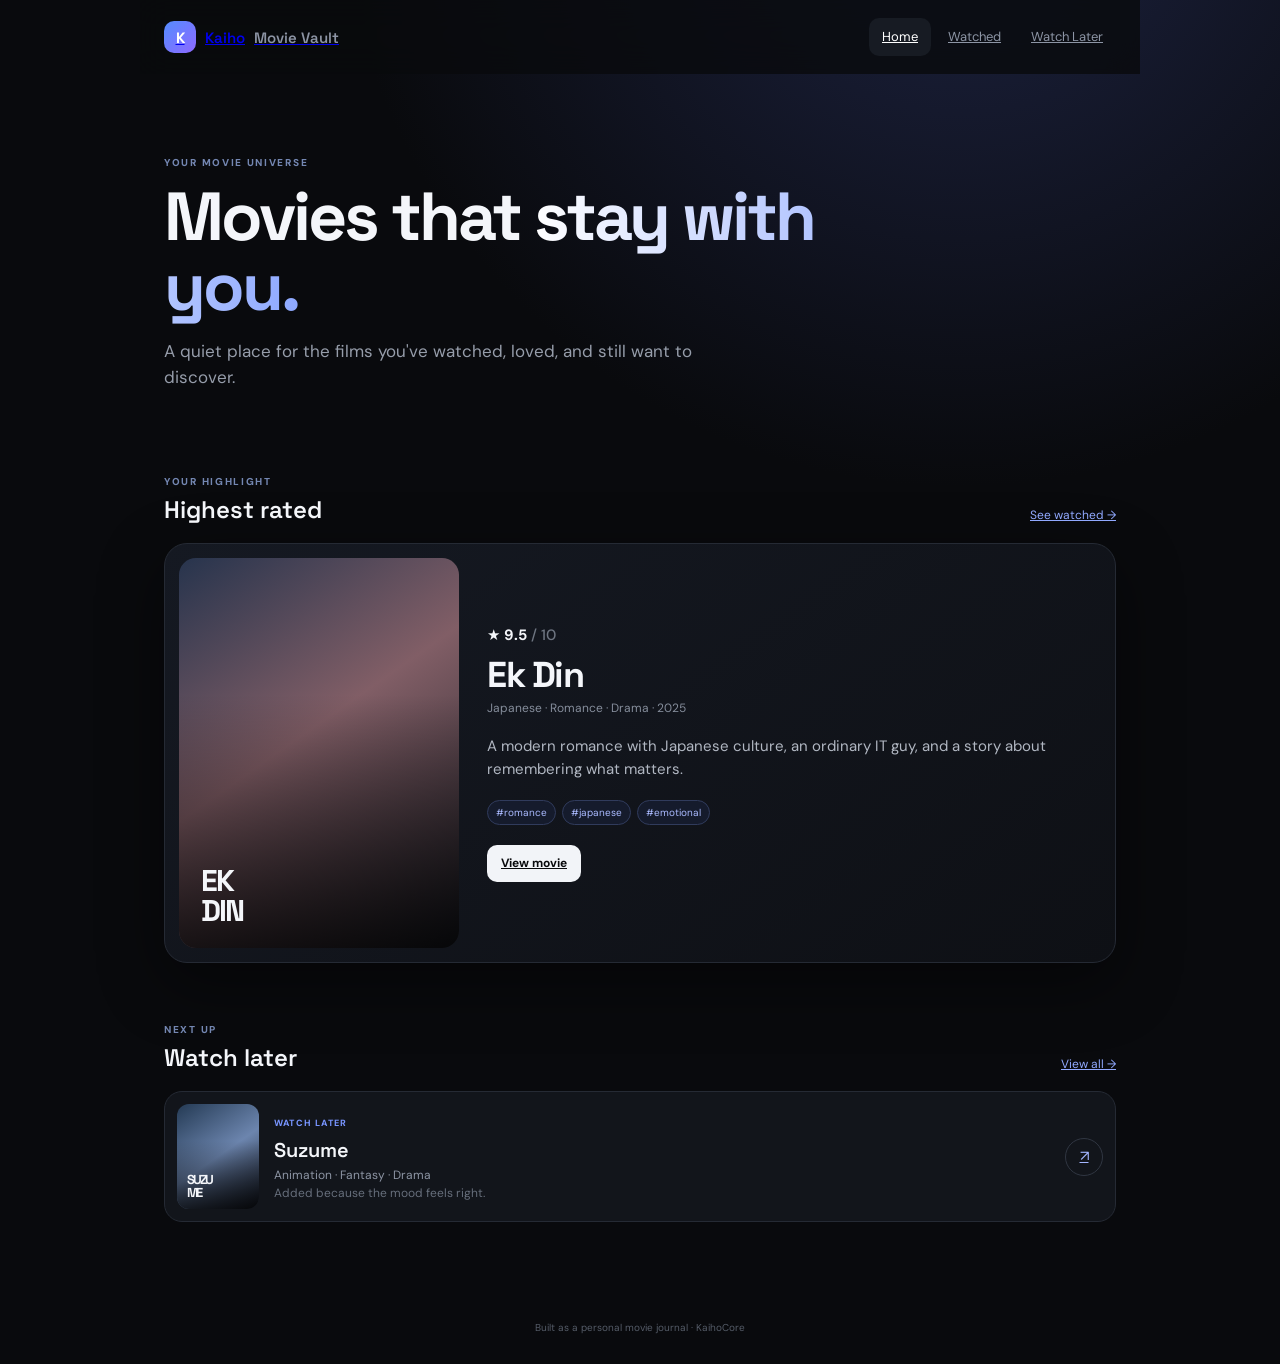
==== index.html @ 82ddfc05 "basic build" ====
<!doctype html>
<html lang="en">
<head>
  <meta charset="utf-8">
  <meta name="viewport" content="width=device-width,initial-scale=1">
  <meta name="theme-color" content="#090a0d">
  <title>Kaiho Movie Vault</title>

  <link rel="preconnect" href="https://fonts.googleapis.com">
  <link rel="preconnect" href="https://fonts.gstatic.com" crossorigin>
  <link href="https://fonts.googleapis.com/css2?family=DM+Sans:wght@400;500;600;700&family=Space+Grotesk:wght@500;600;700&display=swap" rel="stylesheet">

  <link rel="stylesheet" href="styles.css">
</head>

<body>

<div class="shell">

  <header>
    <a class="brand" href="index.html">
      <b>K</b>
      Kaiho <span>Movie Vault</span>
    </a>

    <nav>
      <a class="active" href="index.html">Home</a>
      <a href="watched.html">Watched</a>
      <a href="watch-later.html">Watch Later</a>
    </nav>

    <button class="menu" onclick="toggleMenu()">☰</button>
  </header>

  <div id="mobileMenu">
    <a class="active" href="index.html">Home</a>
    <a href="watched.html">Watched</a>
    <a href="watch-later.html">Watch Later</a>
  </div>

  <main>

    <section class="hero">
      <small>YOUR MOVIE UNIVERSE</small>

      <h1>
        Movies that
        <i>stay with you.</i>
      </h1>

      <p>
        A quiet place for the films you've watched,
        loved, and still want to discover.
      </p>
    </section>


    <section class="head">

      <div>
        <small>YOUR HIGHLIGHT</small>
        <h2>Highest rated</h2>
      </div>

      <a href="watched.html">See watched →</a>

    </section>


    <!-- ADD MORE RATING CARDS HERE -->

    <article class="feature">

      <div class="poster ek">
        <strong>
          EK<br>
          DIN
        </strong>
      </div>

      <div class="info">

        <div class="rating">
          ★ 9.5 <em>/ 10</em>
        </div>

        <h3>Ek Din</h3>

        <p class="meta">
          Japanese · Romance · Drama · 2025
        </p>

        <p>
          A modern romance with Japanese culture,
          an ordinary IT guy, and a story about
          remembering what matters.
        </p>

        <div class="tags">
          <span>#romance</span>
          <span>#japanese</span>
          <span>#emotional</span>
        </div>

        <a class="btn" href="watched.html">
          View movie
        </a>

      </div>

    </article>


    <section class="head next">

      <div>
        <small>NEXT UP</small>
        <h2>Watch later</h2>
      </div>

      <a href="watch-later.html">
        View all →
      </a>

    </section>


    <!-- ADD MORE WATCH-LATER CARDS HERE -->

    <article class="mini">

      <div class="poster suzu">
        <strong>
          SUZU<br>
          ME
        </strong>
      </div>

      <div>

        <label>WATCH LATER</label>

        <h3>Suzume</h3>

        <p>
          Animation · Fantasy · Drama
        </p>

        <p class="muted">
          Added because the mood feels right.
        </p>

      </div>

      <a class="arrow" href="watch-later.html">
        ↗
      </a>

    </article>

  </main>

  <footer>
    Built as a personal movie journal · KaihoCore
  </footer>

</div>

<script src="app.js"></script>

</body>
</html>
---- styles.css ----
* {
  box-sizing: border-box;
}

:root {
  --bg: #090a0d;
  --card: #12151b;
  --line: #252a34;
  --text: #f4f6fa;
  --muted: #969daa;
  --blue: #628dff;
  --gold: #ffd05a;
}

html {
  scroll-behavior: smooth;
}

body {
  margin: 0;
  background:
    radial-gradient(
      circle at 75% -10%,
      #1d2342,
      transparent 35%
    ),
    var(--bg);

  color: var(--text);

  font: 15px/1.55
    "DM Sans",
    system-ui,
    sans-serif;
}

.shell {
  min-height: 100vh;

  display: flex;
  flex-direction: column;
}


/* =========================
   HEADER
========================= */

header {
  height: 74px;

  max-width: 1000px;
  width: 100%;

  margin: auto;
  padding: 0 24px;

  display: flex;
  align-items: center;
  justify-content: space-between;

  position: sticky;
  top: 0;

  z-index: 10;

  background: #090a0dcc;

  backdrop-filter: blur(16px);
}

.brand {
  font: 600 15px "Space Grotesk";

  display: flex;
  gap: 9px;
  align-items: center;
}

.brand b {
  display: grid;
  place-items: center;

  width: 32px;
  height: 32px;

  border-radius: 10px;

  background:
    linear-gradient(
      135deg,
      #548cff,
      #8d69ff
    );

  color: white;
}

.brand span {
  color: #8d95a5;
}

nav {
  display: flex;
  gap: 4px;
}

nav a {
  color: #8d95a5;

  padding: 9px 13px;

  border-radius: 10px;

  font-size: 13px;
}

nav a.active,
nav a:hover {
  color: white;
  background: #171b23;
}

.menu {
  display: none;

  background: none;
  border: 0;

  color: white;

  font-size: 23px;
}


/* =========================
   MOBILE MENU
========================= */

#mobileMenu {
  display: none;
}

#mobileMenu.open {
  display: grid;

  position: fixed;

  top: 64px;
  left: 12px;
  right: 12px;

  z-index: 20;

  background: #151820;

  border: 1px solid var(--line);

  border-radius: 14px;

  padding: 6px;

  box-shadow:
    0 18px 50px #000b;
}

#mobileMenu a {
  padding: 11px;

  border-radius: 9px;

  color: #9ba3b1;

  font-size: 13px;
}

#mobileMenu a.active {
  background: #202633;
  color: white;
}


/* =========================
   PAGE
========================= */

main {
  max-width: 1000px;
  width: 100%;

  margin: auto;

  padding:
    54px
    24px
    80px;

  flex: 1;
}


/* =========================
   HERO
========================= */

.hero {
  max-width: 700px;

  padding:
    22px
    0
    58px;
}

.hero small,
.intro small,
.head small {
  color: #7487b2;

  font-size: 10px;

  font-weight: 800;

  letter-spacing: 1.7px;
}

.hero h1,
.intro h1 {
  font:
    700
    clamp(40px, 7vw, 68px)
    /1.02
    "Space Grotesk";

  letter-spacing: -3px;

  margin:
    9px
    0
    17px;
}

.hero h1 i {
  font-style: normal;

  background:
    linear-gradient(
      90deg,
      #fff,
      #8ea9ff
    );

  color: transparent;

  background-clip: text;
}

.hero p,
.intro p {
  color: var(--muted);

  font-size: 17px;

  margin: 0;

  max-width: 590px;
}


/* =========================
   SECTION HEAD
========================= */

.head {
  display: flex;

  justify-content: space-between;
  align-items: end;

  margin:
    20px
    0
    18px;
}

.head h2 {
  font:
    600
    24px
    "Space Grotesk";

  margin:
    2px
    0
    0;
}

.head > a {
  font-size: 12px;
  color: #91a9ff;
}

.next {
  margin-top: 54px;
}


/* =========================
   FEATURE CARD
========================= */

.feature {
  display: grid;

  grid-template-columns:
    280px
    1fr;

  gap: 28px;

  padding: 14px;

  background:
    linear-gradient(
      145deg,
      #151922,
      #0e1015
    );

  border:
    1px solid
    var(--line);

  border-radius: 23px;

  box-shadow:
    0 20px 65px #0007;
}


/* =========================
   POSTERS
========================= */

.poster {
  position: relative;

  overflow: hidden;

  border-radius: 17px;

  display: grid;

  align-items: end;

  padding: 22px;

  min-height: 390px;

  font:
    700
    30px/1
    "Space Grotesk";

  letter-spacing: -2px;
}

.poster:after {
  content: "";

  position: absolute;

  inset: 0;

  background:
    linear-gradient(
      180deg,
      transparent 35%,
      #000b
    );
}

.poster strong {
  position: relative;
  z-index: 1;
}

.ek {
  background:
    linear-gradient(
      145deg,
      #27344d,
      #815e66 45%,
      #171a21
    );
}

.suzu {
  background:
    linear-gradient(
      145deg,
      #243a54,
      #6c85ae 50%,
      #151923
    );
}


/* =========================
   FEATURE INFO
========================= */

.info {
  align-self: center;

  padding:
    10px
    12px
    10px
    0;
}

.rating {
  font-weight: 700;
}

.rating em {
  font-style: normal;

  color: #6e7581;

  font-weight: 500;
}

.info h3 {
  font:
    700
    36px
    "Space Grotesk";

  margin:
    5px
    0
    1px;

  letter-spacing: -1.5px;
}

.meta {
  color: #858d9b;

  font-size: 12px;

  margin:
    0
    0
    17px;
}

.info > p:not(.meta) {
  color: #b1b7c2;

  max-width: 560px;

  margin:
    0
    0
    18px;
}


/* =========================
   TAGS
========================= */

.tags {
  display: flex;

  flex-wrap: wrap;

  gap: 6px;

  margin-bottom: 20px;
}

.tags span {
  font-size: 10px;

  color: #aabaff;

  background: #151b2c;

  border:
    1px solid
    #303b5c;

  border-radius: 99px;

  padding:
    4px
    8px;
}


/* =========================
   BUTTON
========================= */

.btn {
  display: inline-flex;

  border: 0;

  border-radius: 10px;

  background: #f2f4f8;

  color: #090a0d;

  padding:
    9px
    14px;

  font-weight: 700;

  font-size: 12px;
}


/* =========================
   WATCH LATER MINI CARD
========================= */

.mini {
  display: grid;

  grid-template-columns:
    82px
    1fr
    auto;

  gap: 15px;

  align-items: center;

  background: var(--card);

  border:
    1px solid
    var(--line);

  border-radius: 18px;

  padding: 12px;
}

.mini .poster {
  min-height: 105px;

  border-radius: 12px;

  padding: 10px;

  font-size: 13px;
}

.mini h3 {
  font:
    600
    20px
    "Space Grotesk";

  margin:
    3px
    0;
}

.mini p {
  font-size: 12px;

  color: #8d95a4;

  margin: 0;
}

.mini label,
.row label {
  color: #7895ff;

  font-size: 9px;

  font-weight: 800;

  letter-spacing: 1.2px;
}

.muted {
  color: #666e7b !important;
}

.arrow {
  display: grid;

  place-items: center;

  border:
    1px solid
    #303642;

  width: 38px;
  height: 38px;

  border-radius: 50%;

  color: #a4b6ff;
}


/* =========================
   FOOTER
========================= */

footer {
  max-width: 1000px;
  width: 100%;

  margin: auto;

  padding:
    18px
    24px
    28px;

  text-align: center;

  color: #555c68;

  font-size: 10px;
}


/* =========================
   MOBILE
========================= */

@media (max-width: 700px) {

  header {
    height: 64px;
    padding: 0 16px;
  }

  nav {
    display: none;
  }

  .menu {
    display: block;
  }

  main {
    padding:
      36px
      16px
      55px;
  }

  .hero {
    padding:
      8px
      0
      40px;
  }

  .hero h1,
  .intro h1 {
    letter-spacing: -2.2px;
  }

  .hero p,
  .intro p {
    font-size: 15px;
  }

  .head h2 {
    font-size: 20px;
  }

  .feature {
    grid-template-columns:
      105px
      1fr;

    gap: 15px;

    padding: 10px;
  }

  .feature > .poster {
    min-height: 175px;

    padding: 12px;

    border-radius: 13px;

    font-size: 17px;
  }

  .info {
    padding:
      5px
      5px
      5px
      0;
  }

  .info h3 {
    font-size: 22px;
  }

  .info > p:not(.meta) {
    font-size: 11px;

    line-height: 1.45;

    margin-bottom: 10px;
  }

  .info .meta {
    font-size: 9px;

    margin-bottom: 7px;
  }

  .info .tags {
    display: none;
  }

  .rating {
    font-size: 12px;
  }

  .btn {
    font-size: 10px;

    padding:
      8px
      10px;
  }

  .mini {
    grid-template-columns:
      68px
      1fr
      auto;

    gap: 11px;
  }

  .mini .poster {
    min-height: 88px;

    font-size: 10px;
  }

  .mini h3 {
    font-size: 18px;
  }

  .mini p {
    font-size: 10px;
  }

  .mini .muted {
    display: none;
  }
}
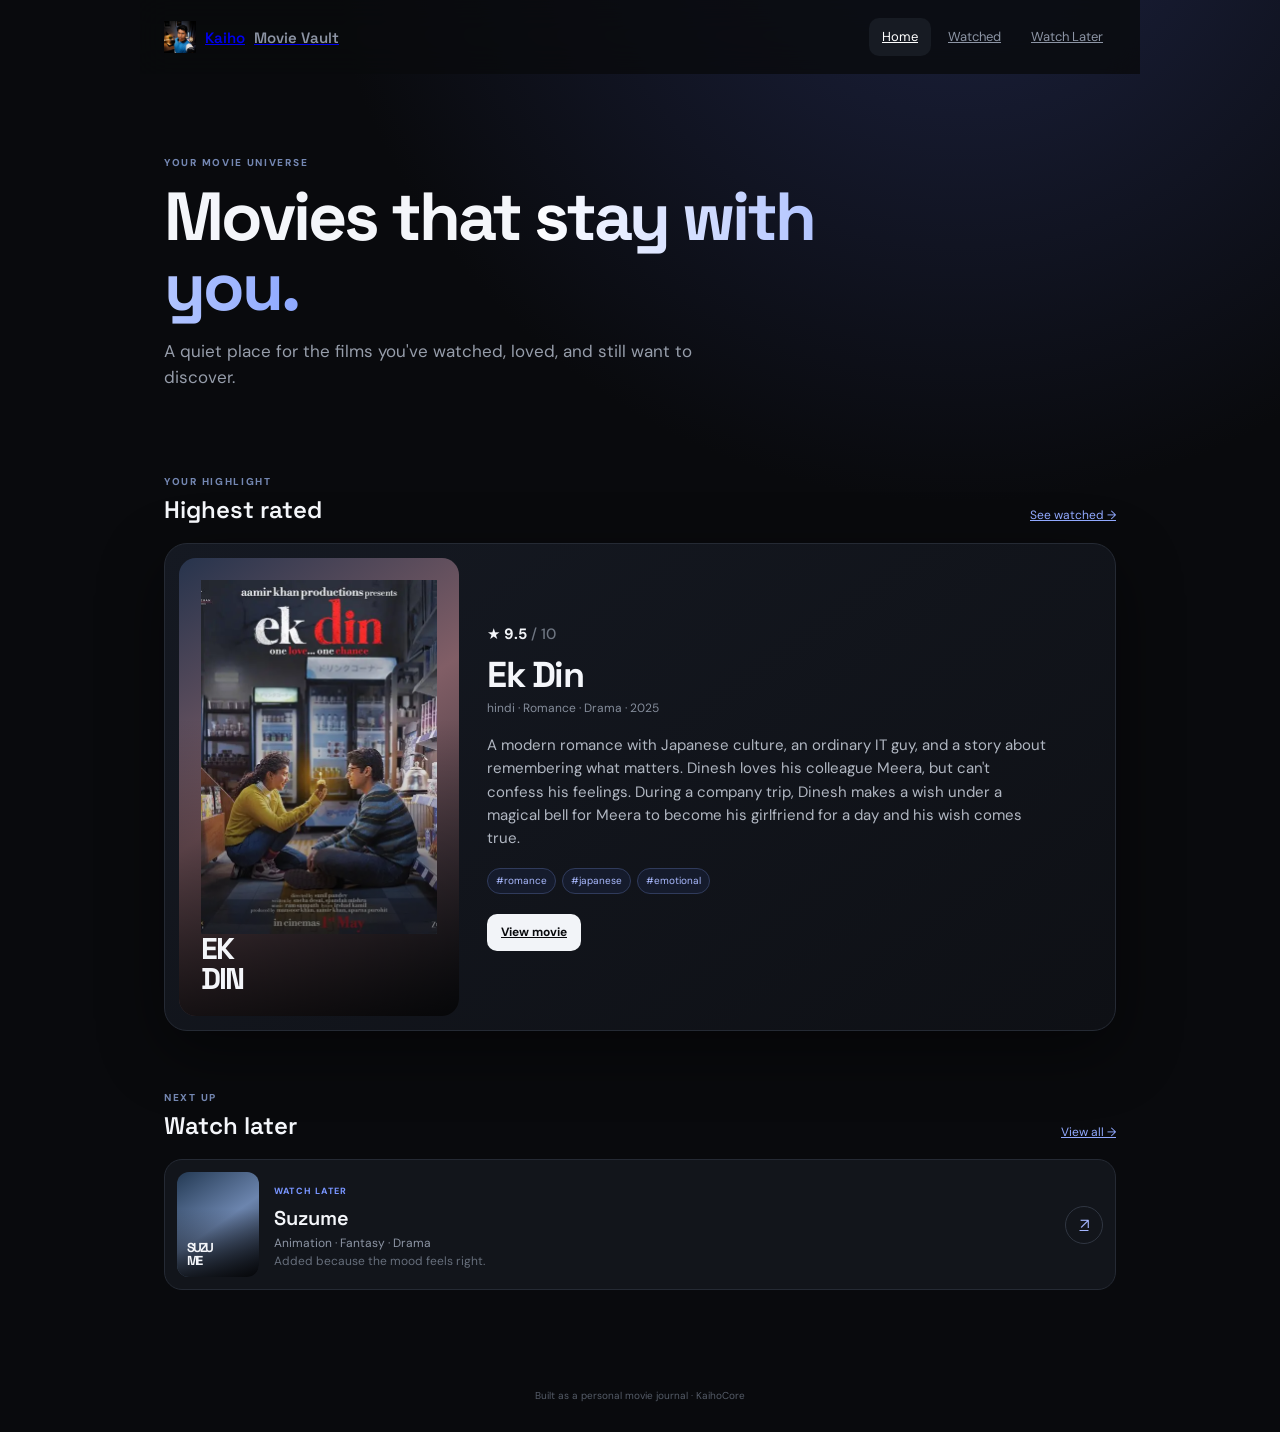
==== commit a3683589: "updated movie info" ====
--- a/index.html
+++ b/index.html
@@ -19,7 +19,7 @@
 
   <header>
     <a class="brand" href="index.html">
-      <b>K</b>
+      <b><img src="images/kaihocore.png" alt="Kaiho Core" width="100%"></b>
       Kaiho <span>Movie Vault</span>
     </a>
 
@@ -70,8 +70,11 @@
     <!-- ADD MORE RATING CARDS HERE -->
 
     <article class="feature">
+      <div class="poster ek">
+        <img src="images/ek-din.webp" alt="Ek Din poster" width="100%" loading="lazy" height="100%" decoding="async">
+      
 
-      <div class="poster ek">
+     
         <strong>
           EK<br>
           DIN
@@ -87,13 +90,14 @@
         <h3>Ek Din</h3>
 
         <p class="meta">
-          Japanese · Romance · Drama · 2025
+          hindi · Romance · Drama · 2025
         </p>
 
         <p>
           A modern romance with Japanese culture,
           an ordinary IT guy, and a story about
           remembering what matters.
+          Dinesh loves his colleague Meera, but can't confess his feelings. During a company trip, Dinesh makes a wish under a magical bell for Meera to become his girlfriend for a day and his wish comes true.
         </p>
 
         <div class="tags">
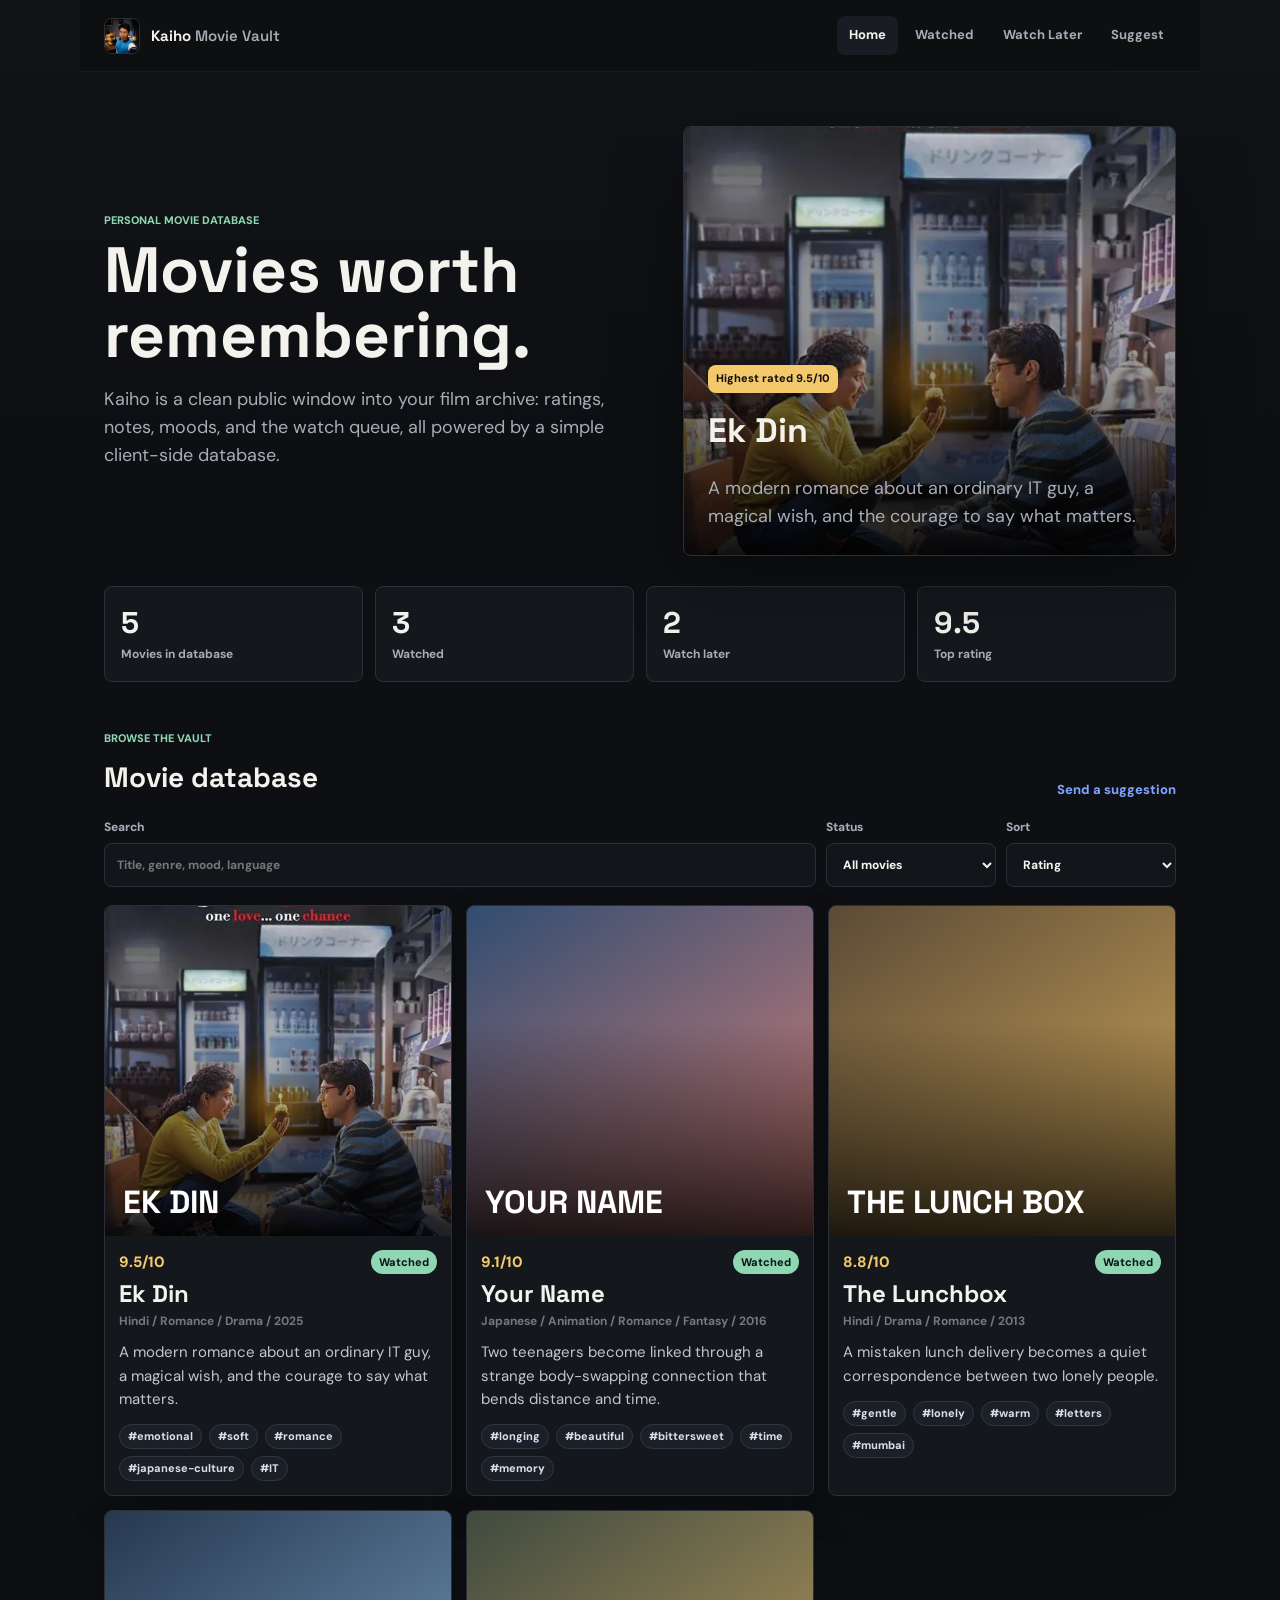
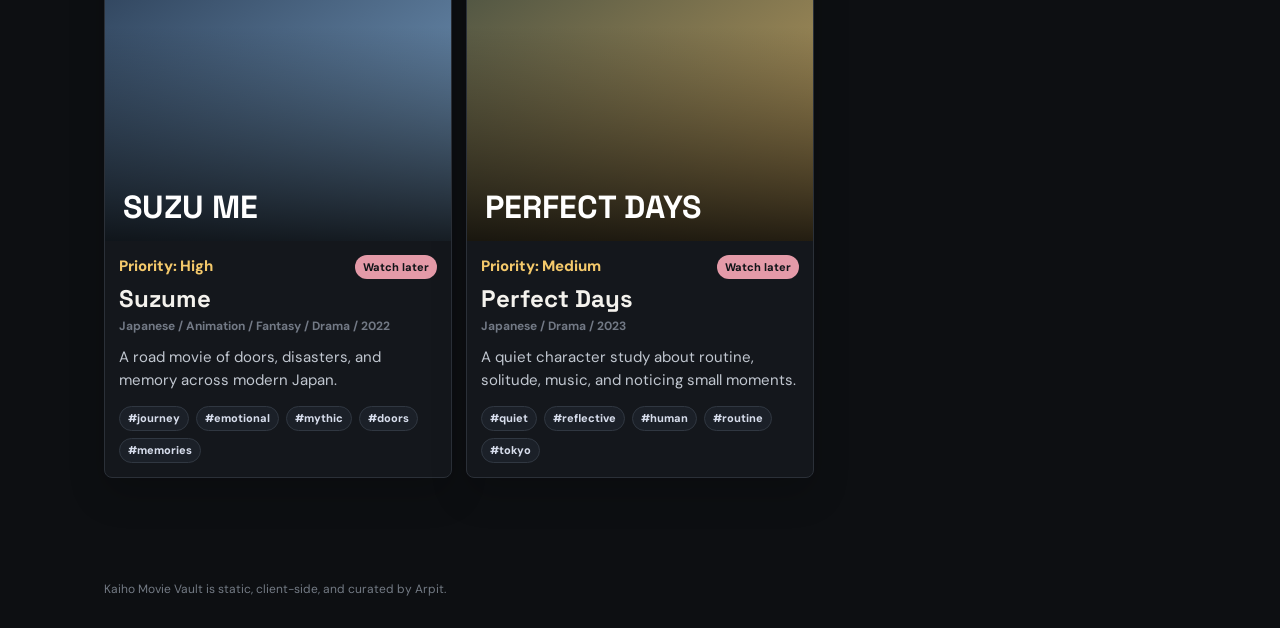
==== commit 5f1dcb43: "improved version, database seperated" ====
--- a/index.html
+++ b/index.html
@@ -3,174 +3,97 @@
 <head>
   <meta charset="utf-8">
   <meta name="viewport" content="width=device-width,initial-scale=1">
-  <meta name="theme-color" content="#090a0d">
+  <meta name="theme-color" content="#0d0f12">
+  <meta name="description" content="Kaiho Movie Vault is a personal, read-only movie database and watch journal.">
   <title>Kaiho Movie Vault</title>
 
   <link rel="preconnect" href="https://fonts.googleapis.com">
   <link rel="preconnect" href="https://fonts.gstatic.com" crossorigin>
-  <link href="https://fonts.googleapis.com/css2?family=DM+Sans:wght@400;500;600;700&family=Space+Grotesk:wght@500;600;700&display=swap" rel="stylesheet">
-
+  <link href="https://fonts.googleapis.com/css2?family=DM+Sans:wght@400;500;600;700;800&family=Space+Grotesk:wght@500;600;700&display=swap" rel="stylesheet">
+  <link rel="icon" href="images/kaihocore.png">
   <link rel="stylesheet" href="styles.css">
 </head>
+<body>
+  <div class="shell">
+    <header class="site-header">
+      <a class="brand" href="index.html" aria-label="Kaiho Movie Vault home">
+        <span class="brand-mark">
+          <img src="images/kaihocore.png" alt="">
+        </span>
+        <span>Kaiho <b>Movie Vault</b></span>
+      </a>
 
-<body>
+      <nav class="site-nav" aria-label="Main navigation">
+        <a class="active" href="index.html">Home</a>
+        <a href="watched.html">Watched</a>
+        <a href="watch-later.html">Watch Later</a>
+        <a href="suggest.html">Suggest</a>
+      </nav>
 
-<div class="shell">
+      <button class="menu" type="button" aria-label="Open menu" aria-controls="mobileMenu" aria-expanded="false">Menu</button>
+    </header>
 
-  <header>
-    <a class="brand" href="index.html">
-      <b><img src="images/kaihocore.png" alt="Kaiho Core" width="100%"></b>
-      Kaiho <span>Movie Vault</span>
-    </a>
-
-    <nav>
+    <div id="mobileMenu" class="mobile-menu" aria-label="Mobile navigation">
       <a class="active" href="index.html">Home</a>
       <a href="watched.html">Watched</a>
       <a href="watch-later.html">Watch Later</a>
-    </nav>
+      <a href="suggest.html">Suggest</a>
+    </div>
 
-    <button class="menu" onclick="toggleMenu()">☰</button>
-  </header>
+    <main>
+      <section class="hero home-hero">
+        <div class="hero-copy">
+          <p class="eyebrow">Personal movie database</p>
+          <h1>Movies worth remembering.</h1>
+          <p>Kaiho is a clean public window into your film archive: ratings, notes, moods, and the watch queue, all powered by a simple client-side database.</p>
+        </div>
+        <div class="hero-panel" data-view="spotlight"></div>
+      </section>
 
-  <div id="mobileMenu">
-    <a class="active" href="index.html">Home</a>
-    <a href="watched.html">Watched</a>
-    <a href="watch-later.html">Watch Later</a>
+      <section class="stats-grid" data-view="stats" aria-label="Movie vault statistics"></section>
+
+      <section class="section-head">
+        <div>
+          <p class="eyebrow">Browse the vault</p>
+          <h2>Movie database</h2>
+        </div>
+        <a href="suggest.html">Send a suggestion</a>
+      </section>
+
+      <section class="control-bar" aria-label="Movie filters">
+        <label class="search-box">
+          <span>Search</span>
+          <input id="movieSearch" type="search" placeholder="Title, genre, mood, language">
+        </label>
+
+        <label>
+          <span>Status</span>
+          <select id="statusFilter">
+            <option value="all">All movies</option>
+            <option value="watched">Watched</option>
+            <option value="watch-later">Watch later</option>
+          </select>
+        </label>
+
+        <label>
+          <span>Sort</span>
+          <select id="sortFilter">
+            <option value="rating">Rating</option>
+            <option value="title">Title</option>
+            <option value="year">Year</option>
+            <option value="recent">Recently watched</option>
+          </select>
+        </label>
+      </section>
+
+      <section class="movie-grid" data-view="catalog" aria-live="polite"></section>
+    </main>
+
+    <footer>
+      Kaiho Movie Vault is static, client-side, and curated by Arpit.
+    </footer>
   </div>
 
-  <main>
-
-    <section class="hero">
-      <small>YOUR MOVIE UNIVERSE</small>
-
-      <h1>
-        Movies that
-        <i>stay with you.</i>
-      </h1>
-
-      <p>
-        A quiet place for the films you've watched,
-        loved, and still want to discover.
-      </p>
-    </section>
-
-
-    <section class="head">
-
-      <div>
-        <small>YOUR HIGHLIGHT</small>
-        <h2>Highest rated</h2>
-      </div>
-
-      <a href="watched.html">See watched →</a>
-
-    </section>
-
-
-    <!-- ADD MORE RATING CARDS HERE -->
-
-    <article class="feature">
-      <div class="poster ek">
-        <img src="images/ek-din.webp" alt="Ek Din poster" width="100%" loading="lazy" height="100%" decoding="async">
-      
-
-     
-        <strong>
-          EK<br>
-          DIN
-        </strong>
-      </div>
-
-      <div class="info">
-
-        <div class="rating">
-          ★ 9.5 <em>/ 10</em>
-        </div>
-
-        <h3>Ek Din</h3>
-
-        <p class="meta">
-          hindi · Romance · Drama · 2025
-        </p>
-
-        <p>
-          A modern romance with Japanese culture,
-          an ordinary IT guy, and a story about
-          remembering what matters.
-          Dinesh loves his colleague Meera, but can't confess his feelings. During a company trip, Dinesh makes a wish under a magical bell for Meera to become his girlfriend for a day and his wish comes true.
-        </p>
-
-        <div class="tags">
-          <span>#romance</span>
-          <span>#japanese</span>
-          <span>#emotional</span>
-        </div>
-
-        <a class="btn" href="watched.html">
-          View movie
-        </a>
-
-      </div>
-
-    </article>
-
-
-    <section class="head next">
-
-      <div>
-        <small>NEXT UP</small>
-        <h2>Watch later</h2>
-      </div>
-
-      <a href="watch-later.html">
-        View all →
-      </a>
-
-    </section>
-
-
-    <!-- ADD MORE WATCH-LATER CARDS HERE -->
-
-    <article class="mini">
-
-      <div class="poster suzu">
-        <strong>
-          SUZU<br>
-          ME
-        </strong>
-      </div>
-
-      <div>
-
-        <label>WATCH LATER</label>
-
-        <h3>Suzume</h3>
-
-        <p>
-          Animation · Fantasy · Drama
-        </p>
-
-        <p class="muted">
-          Added because the mood feels right.
-        </p>
-
-      </div>
-
-      <a class="arrow" href="watch-later.html">
-        ↗
-      </a>
-
-    </article>
-
-  </main>
-
-  <footer>
-    Built as a personal movie journal · KaihoCore
-  </footer>
-
-</div>
-
-<script src="app.js"></script>
-
+  <script src="app.js"></script>
 </body>
-</html>+</html>
--- a/styles.css
+++ b/styles.css
@@ -3,13 +3,21 @@
 }
 
 :root {
-  --bg: #090a0d;
-  --card: #12151b;
-  --line: #252a34;
-  --text: #f4f6fa;
-  --muted: #969daa;
-  --blue: #628dff;
-  --gold: #ffd05a;
+  color-scheme: dark;
+  --bg: #0d0f12;
+  --panel: #14171c;
+  --panel-soft: #191d23;
+  --surface: #f5f1e8;
+  --surface-ink: #121212;
+  --line: #2b3038;
+  --text: #f4f2ed;
+  --muted: #a7adb7;
+  --subtle: #727985;
+  --blue: #7fa3ff;
+  --green: #8fd6b2;
+  --amber: #f4c96b;
+  --rose: #e49aa8;
+  --shadow: 0 22px 70px rgba(0, 0, 0, 0.35);
 }
 
 html {
@@ -18,760 +26,738 @@
 
 body {
   margin: 0;
+  min-width: 320px;
   background:
-    radial-gradient(
-      circle at 75% -10%,
-      #1d2342,
-      transparent 35%
-    ),
+    linear-gradient(180deg, #111417 0, var(--bg) 420px),
     var(--bg);
-
   color: var(--text);
-
-  font: 15px/1.55
-    "DM Sans",
-    system-ui,
-    sans-serif;
+  font: 15px/1.55 "DM Sans", system-ui, sans-serif;
+}
+
+body.menu-open {
+  overflow: hidden;
+}
+
+a {
+  color: inherit;
+  text-decoration: none;
+}
+
+button,
+input,
+select,
+textarea {
+  font: inherit;
 }
 
 .shell {
   min-height: 100vh;
-
   display: flex;
   flex-direction: column;
 }
 
-
-/* =========================
-   HEADER
-========================= */
-
-header {
-  height: 74px;
-
-  max-width: 1000px;
+.site-header {
+  position: sticky;
+  top: 0;
+  z-index: 20;
   width: 100%;
-
-  margin: auto;
+  max-width: 1120px;
+  height: 72px;
+  margin: 0 auto;
   padding: 0 24px;
-
   display: flex;
   align-items: center;
   justify-content: space-between;
-
-  position: sticky;
-  top: 0;
-
-  z-index: 10;
-
-  background: #090a0dcc;
-
+  background: rgba(13, 15, 18, 0.88);
+  border-bottom: 1px solid rgba(255, 255, 255, 0.05);
   backdrop-filter: blur(16px);
 }
 
 .brand {
-  font: 600 15px "Space Grotesk";
-
+  display: inline-flex;
+  align-items: center;
+  gap: 11px;
+  min-width: 0;
+  font: 700 15px "Space Grotesk", system-ui, sans-serif;
+}
+
+.brand b {
+  color: var(--muted);
+  font-weight: 600;
+}
+
+.brand-mark {
+  display: grid;
+  place-items: center;
+  width: 36px;
+  height: 36px;
+  overflow: hidden;
+  border-radius: 8px;
+  background: #20242b;
+  border: 1px solid var(--line);
+}
+
+.brand-mark img {
+  width: 100%;
+  height: 100%;
+  object-fit: cover;
+}
+
+.site-nav {
   display: flex;
-  gap: 9px;
   align-items: center;
-}
-
-.brand b {
-  display: grid;
-  place-items: center;
-
-  width: 32px;
-  height: 32px;
-
-  border-radius: 10px;
-
-  background:
-    linear-gradient(
-      135deg,
-      #548cff,
-      #8d69ff
-    );
-
-  color: white;
-}
-
-.brand span {
-  color: #8d95a5;
-}
-
-nav {
-  display: flex;
-  gap: 4px;
-}
-
-nav a {
-  color: #8d95a5;
-
-  padding: 9px 13px;
-
-  border-radius: 10px;
-
+  gap: 5px;
+}
+
+.site-nav a,
+.mobile-menu a {
+  color: var(--muted);
+  padding: 9px 12px;
+  border-radius: 8px;
   font-size: 13px;
-}
-
-nav a.active,
-nav a:hover {
-  color: white;
-  background: #171b23;
+  font-weight: 700;
+}
+
+.site-nav a:hover,
+.site-nav a.active,
+.mobile-menu a.active {
+  color: var(--text);
+  background: var(--panel-soft);
 }
 
 .menu {
   display: none;
-
-  background: none;
-  border: 0;
-
-  color: white;
-
-  font-size: 23px;
-}
-
-
-/* =========================
-   MOBILE MENU
-========================= */
-
-#mobileMenu {
+  border: 1px solid var(--line);
+  border-radius: 8px;
+  background: var(--panel);
+  color: var(--text);
+  padding: 8px 11px;
+  font-size: 12px;
+  font-weight: 800;
+}
+
+.mobile-menu {
   display: none;
 }
 
-#mobileMenu.open {
-  display: grid;
-
+.mobile-menu.open {
   position: fixed;
-
-  top: 64px;
+  top: 70px;
   left: 12px;
   right: 12px;
-
-  z-index: 20;
-
-  background: #151820;
-
+  z-index: 30;
+  display: grid;
+  gap: 4px;
+  padding: 8px;
+  background: #15181e;
   border: 1px solid var(--line);
-
-  border-radius: 14px;
-
-  padding: 6px;
-
-  box-shadow:
-    0 18px 50px #000b;
-}
-
-#mobileMenu a {
-  padding: 11px;
-
-  border-radius: 9px;
-
-  color: #9ba3b1;
-
+  border-radius: 8px;
+  box-shadow: var(--shadow);
+}
+
+main {
+  width: 100%;
+  max-width: 1120px;
+  margin: 0 auto;
+  padding: 54px 24px 82px;
+  flex: 1;
+}
+
+.hero {
+  display: grid;
+  grid-template-columns: minmax(0, 1.05fr) minmax(330px, 0.95fr);
+  gap: 34px;
+  align-items: stretch;
+  min-height: 430px;
+}
+
+.home-hero {
+  margin-bottom: 30px;
+}
+
+.hero-copy {
+  display: flex;
+  flex-direction: column;
+  justify-content: center;
+  padding: 32px 0;
+}
+
+.eyebrow {
+  margin: 0 0 9px;
+  color: var(--green);
+  font-size: 11px;
+  font-weight: 800;
+  letter-spacing: 0;
+  text-transform: uppercase;
+}
+
+h1,
+h2,
+h3,
+p {
+  overflow-wrap: anywhere;
+}
+
+h1,
+h2,
+h3 {
+  font-family: "Space Grotesk", system-ui, sans-serif;
+  letter-spacing: 0;
+}
+
+.hero h1,
+.page-hero h1 {
+  max-width: 720px;
+  margin: 0;
+  font-size: 64px;
+  line-height: 1.02;
+}
+
+.hero p:not(.eyebrow),
+.page-hero p:not(.eyebrow) {
+  max-width: 640px;
+  margin: 18px 0 0;
+  color: var(--muted);
+  font-size: 18px;
+}
+
+.hero-panel {
+  min-height: 420px;
+}
+
+.spotlight {
+  position: relative;
+  height: 100%;
+  min-height: 420px;
+  overflow: hidden;
+  display: grid;
+  align-content: end;
+  border: 1px solid var(--line);
+  border-radius: 8px;
+  background: var(--panel);
+  box-shadow: var(--shadow);
+}
+
+.spotlight .poster-art {
+  position: absolute;
+  inset: 0;
+  border-radius: 0;
+}
+
+.spotlight .poster-art::after {
+  background:
+    linear-gradient(180deg, transparent 15%, rgba(0, 0, 0, 0.26) 46%, rgba(0, 0, 0, 0.9) 100%);
+}
+
+.spotlight .poster-title {
+  display: none;
+}
+
+.spotlight-content {
+  position: relative;
+  z-index: 2;
+  padding: 24px;
+}
+
+.spotlight-kicker {
+  display: inline-flex;
+  align-items: center;
+  gap: 7px;
+  margin-bottom: 12px;
+  color: #111;
+  background: var(--amber);
+  border-radius: 8px;
+  padding: 5px 8px;
+  font-size: 11px;
+  font-weight: 800;
+}
+
+.spotlight h2 {
+  margin: 0 0 6px;
+  font-size: 34px;
+}
+
+.spotlight p {
+  max-width: 430px;
+  margin: 0;
+  color: #d8dde7;
+}
+
+.stats-grid {
+  display: grid;
+  grid-template-columns: repeat(4, minmax(0, 1fr));
+  gap: 12px;
+  margin: 26px 0 48px;
+}
+
+.stat {
+  padding: 16px;
+  border: 1px solid var(--line);
+  border-radius: 8px;
+  background: var(--panel);
+}
+
+.stat strong {
+  display: block;
+  font: 700 30px "Space Grotesk", system-ui, sans-serif;
+}
+
+.stat span {
+  color: var(--muted);
+  font-size: 12px;
+  font-weight: 700;
+}
+
+.section-head {
+  display: flex;
+  align-items: end;
+  justify-content: space-between;
+  gap: 18px;
+  margin: 28px 0 18px;
+}
+
+.section-head.compact {
+  margin-top: 38px;
+}
+
+.section-head h2 {
+  margin: 0;
+  font-size: 28px;
+}
+
+.section-head a {
+  color: var(--blue);
   font-size: 13px;
-}
-
-#mobileMenu a.active {
-  background: #202633;
-  color: white;
-}
-
-
-/* =========================
-   PAGE
-========================= */
-
-main {
-  max-width: 1000px;
+  font-weight: 800;
+}
+
+.control-bar {
+  display: grid;
+  grid-template-columns: minmax(230px, 1fr) 170px 170px;
+  gap: 10px;
+  margin-bottom: 18px;
+}
+
+label {
+  display: grid;
+  gap: 7px;
+  color: var(--muted);
+  font-size: 12px;
+  font-weight: 800;
+}
+
+input,
+select,
+textarea {
   width: 100%;
-
-  margin: auto;
-
-  padding:
-    54px
-    24px
-    80px;
-
-  flex: 1;
-}
-
-
-/* =========================
-   HERO
-========================= */
-
-.hero {
-  max-width: 700px;
-
-  padding:
-    22px
-    0
-    58px;
-}
-
-.hero small,
-.intro small,
-.head small {
-  color: #7487b2;
-
-  font-size: 10px;
-
-  font-weight: 800;
-
-  letter-spacing: 1.7px;
-}
-
-.hero h1,
-.intro h1 {
-  font:
-    700
-    clamp(40px, 7vw, 68px)
-    /1.02
-    "Space Grotesk";
-
-  letter-spacing: -3px;
-
-  margin:
-    9px
-    0
-    17px;
-}
-
-.hero h1 i {
-  font-style: normal;
-
+  border: 1px solid var(--line);
+  border-radius: 8px;
+  background: #12151a;
+  color: var(--text);
+  outline: none;
+}
+
+input,
+select {
+  min-height: 44px;
+  padding: 0 12px;
+}
+
+textarea {
+  resize: vertical;
+  min-height: 154px;
+  padding: 12px;
+}
+
+input:focus,
+select:focus,
+textarea:focus {
+  border-color: var(--blue);
+  box-shadow: 0 0 0 3px rgba(127, 163, 255, 0.14);
+}
+
+.movie-grid {
+  display: grid;
+  grid-template-columns: repeat(3, minmax(0, 1fr));
+  gap: 14px;
+}
+
+.movie-list {
+  display: grid;
+  gap: 14px;
+}
+
+.movie-card,
+.movie-row,
+.suggest-card,
+.suggestion-form {
+  border: 1px solid var(--line);
+  border-radius: 8px;
+  background: var(--panel);
+  box-shadow: 0 16px 36px rgba(0, 0, 0, 0.18);
+}
+
+.movie-card {
+  overflow: hidden;
+}
+
+.movie-card-body {
+  padding: 14px;
+}
+
+.poster-art {
+  position: relative;
+  min-height: 330px;
+  overflow: hidden;
+  display: grid;
+  align-content: end;
+  padding: 18px;
   background:
-    linear-gradient(
-      90deg,
-      #fff,
-      #8ea9ff
-    );
-
-  color: transparent;
-
-  background-clip: text;
-}
-
-.hero p,
-.intro p {
-  color: var(--muted);
-
-  font-size: 17px;
-
-  margin: 0;
-
-  max-width: 590px;
-}
-
-
-/* =========================
-   SECTION HEAD
-========================= */
-
-.head {
-  display: flex;
-
-  justify-content: space-between;
-  align-items: end;
-
-  margin:
-    20px
-    0
-    18px;
-}
-
-.head h2 {
-  font:
-    600
-    24px
-    "Space Grotesk";
-
-  margin:
-    2px
-    0
-    0;
-}
-
-.head > a {
-  font-size: 12px;
-  color: #91a9ff;
-}
-
-.next {
-  margin-top: 54px;
-}
-
-
-/* =========================
-   FEATURE CARD
-========================= */
-
-.feature {
-  display: grid;
-
-  grid-template-columns:
-    280px
-    1fr;
-
-  gap: 28px;
-
-  padding: 14px;
-
-  background:
-    linear-gradient(
-      145deg,
-      #151922,
-      #0e1015
-    );
-
-  border:
-    1px solid
-    var(--line);
-
-  border-radius: 23px;
-
-  box-shadow:
-    0 20px 65px #0007;
-}
-
-
-/* =========================
-   POSTERS
-========================= */
-
-.poster {
-  position: relative;
-
-  overflow: hidden;
-
-  border-radius: 17px;
-
-  display: grid;
-
-  align-items: end;
-
-  padding: 22px;
-
-  min-height: 390px;
-
-  font:
-    700
-    30px/1
-    "Space Grotesk";
-
-  letter-spacing: -2px;
-}
-
-.poster:after {
+    linear-gradient(145deg, var(--accent-one, #2d3748), var(--accent-two, #725d68)),
+    #222;
+}
+
+.poster-art.has-image {
+  background: #16191e;
+}
+
+.poster-art img {
+  position: absolute;
+  inset: 0;
+  width: 100%;
+  height: 100%;
+  object-fit: cover;
+}
+
+.poster-art::after {
   content: "";
-
   position: absolute;
-
   inset: 0;
-
-  background:
-    linear-gradient(
-      180deg,
-      transparent 35%,
-      #000b
-    );
-}
-
-.poster strong {
+  background: linear-gradient(180deg, transparent 35%, rgba(0, 0, 0, 0.82));
+}
+
+.poster-title {
   position: relative;
   z-index: 1;
-}
-
-.ek {
-  background:
-    linear-gradient(
-      145deg,
-      #27344d,
-      #815e66 45%,
-      #171a21
-    );
-}
-
-.suzu {
-  background:
-    linear-gradient(
-      145deg,
-      #243a54,
-      #6c85ae 50%,
-      #151923
-    );
-}
-
-
-/* =========================
-   FEATURE INFO
-========================= */
-
-.info {
+  max-width: 13ch;
+  color: white;
+  font: 700 32px/0.98 "Space Grotesk", system-ui, sans-serif;
+  text-transform: uppercase;
+}
+
+.movie-card h3,
+.movie-row h2 {
+  margin: 7px 0 4px;
+  font-size: 24px;
+  line-height: 1.1;
+}
+
+.meta {
+  margin: 0 0 11px;
+  color: var(--subtle);
+  font-size: 12px;
+  font-weight: 700;
+}
+
+.summary {
+  margin: 0 0 13px;
+  color: #c1c7d0;
+}
+
+.rating-line,
+.rowtop,
+.tag-list,
+.movie-facts {
+  display: flex;
+  align-items: center;
+  flex-wrap: wrap;
+  gap: 7px;
+}
+
+.rating-line {
+  justify-content: space-between;
+  color: var(--amber);
+  font-weight: 800;
+}
+
+.status-pill,
+.fact,
+.tag-list span {
+  display: inline-flex;
+  align-items: center;
+  min-height: 24px;
+  border-radius: 999px;
+  padding: 3px 8px;
+  font-size: 11px;
+  font-weight: 800;
+}
+
+.status-pill {
+  color: #101418;
+  background: var(--green);
+}
+
+.status-pill.queue {
+  background: var(--rose);
+}
+
+.fact,
+.tag-list span {
+  color: #d7ddec;
+  background: #1b2028;
+  border: 1px solid #303741;
+}
+
+.tag-list {
+  margin-top: 12px;
+}
+
+.movie-row {
+  display: grid;
+  grid-template-columns: 188px minmax(0, 1fr);
+  gap: 18px;
+  padding: 12px;
+}
+
+.movie-row .poster-art {
+  min-height: 255px;
+  border-radius: 8px;
+}
+
+.movie-row .poster-title {
+  font-size: 24px;
+}
+
+.row-info {
   align-self: center;
-
-  padding:
-    10px
-    12px
-    10px
-    0;
-}
-
-.rating {
-  font-weight: 700;
-}
-
-.rating em {
-  font-style: normal;
-
-  color: #6e7581;
-
-  font-weight: 500;
-}
-
-.info h3 {
-  font:
-    700
-    36px
-    "Space Grotesk";
-
-  margin:
-    5px
-    0
-    1px;
-
-  letter-spacing: -1.5px;
-}
-
-.meta {
-  color: #858d9b;
-
+  padding: 8px 8px 8px 0;
+}
+
+.rowtop {
+  justify-content: space-between;
+  color: var(--muted);
   font-size: 12px;
-
-  margin:
-    0
-    0
-    17px;
-}
-
-.info > p:not(.meta) {
-  color: #b1b7c2;
-
-  max-width: 560px;
-
-  margin:
-    0
-    0
-    18px;
-}
-
-
-/* =========================
-   TAGS
-========================= */
-
-.tags {
+  font-weight: 800;
+}
+
+.note {
+  margin-top: 14px;
+  padding-left: 12px;
+  color: #d6dbe5;
+  border-left: 3px solid var(--amber);
+}
+
+.note b {
+  color: var(--text);
+}
+
+.page-hero {
+  max-width: 760px;
+  padding: 28px 0 8px;
+}
+
+.queue-note {
   display: flex;
-
-  flex-wrap: wrap;
-
-  gap: 6px;
-
-  margin-bottom: 20px;
-}
-
-.tags span {
-  font-size: 10px;
-
-  color: #aabaff;
-
-  background: #151b2c;
-
-  border:
-    1px solid
-    #303b5c;
-
-  border-radius: 99px;
-
-  padding:
-    4px
-    8px;
-}
-
-
-/* =========================
-   BUTTON
-========================= */
+  gap: 12px;
+  align-items: center;
+  max-width: 640px;
+  margin: 28px 0 8px;
+  padding: 14px;
+  border: 1px solid #3b3a2d;
+  border-radius: 8px;
+  background: #17170f;
+}
+
+.queue-note b {
+  color: var(--amber);
+}
+
+.queue-note span {
+  color: var(--muted);
+}
+
+.suggest-layout {
+  display: grid;
+  grid-template-columns: minmax(0, 1fr) 320px;
+  gap: 18px;
+  align-items: start;
+  margin-top: 24px;
+}
+
+.suggestion-form,
+.suggest-card {
+  padding: 18px;
+}
+
+.suggestion-form {
+  display: grid;
+  gap: 14px;
+}
+
+.suggest-card h2 {
+  margin: 0 0 10px;
+  font-size: 28px;
+}
+
+.suggest-card p:not(.eyebrow) {
+  margin: 0;
+  color: var(--muted);
+}
+
+code {
+  color: var(--green);
+}
 
 .btn {
   display: inline-flex;
-
+  align-items: center;
+  justify-content: center;
+  width: fit-content;
+  min-height: 42px;
   border: 0;
-
-  border-radius: 10px;
-
-  background: #f2f4f8;
-
-  color: #090a0d;
-
-  padding:
-    9px
-    14px;
-
-  font-weight: 700;
-
+  border-radius: 8px;
+  padding: 0 15px;
+  color: #101214;
+  background: var(--surface);
+  font-weight: 800;
+  cursor: pointer;
+}
+
+.btn.primary {
+  background: var(--green);
+}
+
+.btn:hover {
+  filter: brightness(1.04);
+}
+
+.form-status {
+  min-height: 22px;
+  margin: 0;
+  color: var(--muted);
+}
+
+.empty-state,
+.load-error {
+  padding: 20px;
+  border: 1px solid var(--line);
+  border-radius: 8px;
+  background: var(--panel);
+  color: var(--muted);
+}
+
+footer {
+  width: 100%;
+  max-width: 1120px;
+  margin: 0 auto;
+  padding: 20px 24px 30px;
+  color: #737a84;
   font-size: 12px;
 }
 
-
-/* =========================
-   WATCH LATER MINI CARD
-========================= */
-
-.mini {
-  display: grid;
-
-  grid-template-columns:
-    82px
-    1fr
-    auto;
-
-  gap: 15px;
-
-  align-items: center;
-
-  background: var(--card);
-
-  border:
-    1px solid
-    var(--line);
-
-  border-radius: 18px;
-
-  padding: 12px;
-}
-
-.mini .poster {
-  min-height: 105px;
-
-  border-radius: 12px;
-
-  padding: 10px;
-
-  font-size: 13px;
-}
-
-.mini h3 {
-  font:
-    600
-    20px
-    "Space Grotesk";
-
-  margin:
-    3px
-    0;
-}
-
-.mini p {
-  font-size: 12px;
-
-  color: #8d95a4;
-
-  margin: 0;
-}
-
-.mini label,
-.row label {
-  color: #7895ff;
-
-  font-size: 9px;
-
-  font-weight: 800;
-
-  letter-spacing: 1.2px;
-}
-
-.muted {
-  color: #666e7b !important;
-}
-
-.arrow {
-  display: grid;
-
-  place-items: center;
-
-  border:
-    1px solid
-    #303642;
-
-  width: 38px;
-  height: 38px;
-
-  border-radius: 50%;
-
-  color: #a4b6ff;
-}
-
-
-/* =========================
-   FOOTER
-========================= */
-
-footer {
-  max-width: 1000px;
-  width: 100%;
-
-  margin: auto;
-
-  padding:
-    18px
-    24px
-    28px;
-
-  text-align: center;
-
-  color: #555c68;
-
-  font-size: 10px;
-}
-
-
-/* =========================
-   MOBILE
-========================= */
-
-@media (max-width: 700px) {
-
-  header {
+@media (max-width: 900px) {
+  .hero,
+  .suggest-layout {
+    grid-template-columns: 1fr;
+  }
+
+  .hero {
+    min-height: 0;
+  }
+
+  .hero-panel,
+  .spotlight {
+    min-height: 390px;
+  }
+
+  .stats-grid,
+  .movie-grid {
+    grid-template-columns: repeat(2, minmax(0, 1fr));
+  }
+
+  .control-bar {
+    grid-template-columns: 1fr 1fr;
+  }
+
+  .search-box {
+    grid-column: 1 / -1;
+  }
+}
+
+@media (max-width: 680px) {
+  .site-header {
     height: 64px;
     padding: 0 16px;
   }
 
-  nav {
+  .site-nav {
     display: none;
   }
 
   .menu {
-    display: block;
+    display: inline-flex;
   }
 
   main {
-    padding:
-      36px
-      16px
-      55px;
-  }
-
-  .hero {
-    padding:
-      8px
-      0
-      40px;
+    padding: 34px 16px 58px;
   }
 
   .hero h1,
-  .intro h1 {
-    letter-spacing: -2.2px;
-  }
-
-  .hero p,
-  .intro p {
+  .page-hero h1 {
+    font-size: 42px;
+  }
+
+  .hero p:not(.eyebrow),
+  .page-hero p:not(.eyebrow) {
+    font-size: 16px;
+  }
+
+  .section-head {
+    align-items: start;
+    flex-direction: column;
+  }
+
+  .control-bar,
+  .stats-grid,
+  .movie-grid {
+    grid-template-columns: 1fr;
+  }
+
+  .movie-row {
+    grid-template-columns: 96px minmax(0, 1fr);
+    gap: 12px;
+    padding: 10px;
+  }
+
+  .movie-row .poster-art {
+    min-height: 150px;
+    padding: 10px;
+  }
+
+  .movie-row .poster-title {
     font-size: 15px;
   }
 
-  .head h2 {
-    font-size: 20px;
-  }
-
-  .feature {
-    grid-template-columns:
-      105px
-      1fr;
-
-    gap: 15px;
-
-    padding: 10px;
-  }
-
-  .feature > .poster {
-    min-height: 175px;
-
-    padding: 12px;
-
-    border-radius: 13px;
-
-    font-size: 17px;
-  }
-
-  .info {
-    padding:
-      5px
-      5px
-      5px
-      0;
-  }
-
-  .info h3 {
-    font-size: 22px;
-  }
-
-  .info > p:not(.meta) {
-    font-size: 11px;
-
-    line-height: 1.45;
-
-    margin-bottom: 10px;
-  }
-
-  .info .meta {
-    font-size: 9px;
-
-    margin-bottom: 7px;
-  }
-
-  .info .tags {
+  .row-info {
+    padding: 0;
+  }
+
+  .movie-row h2 {
+    font-size: 21px;
+  }
+
+  .movie-row .summary,
+  .movie-row .tag-list {
     display: none;
   }
 
-  .rating {
-    font-size: 12px;
-  }
-
-  .btn {
-    font-size: 10px;
-
-    padding:
-      8px
-      10px;
-  }
-
-  .mini {
-    grid-template-columns:
-      68px
-      1fr
-      auto;
-
-    gap: 11px;
-  }
-
-  .mini .poster {
-    min-height: 88px;
-
-    font-size: 10px;
-  }
-
-  .mini h3 {
-    font-size: 18px;
-  }
-
-  .mini p {
-    font-size: 10px;
-  }
-
-  .mini .muted {
-    display: none;
-  }
-}+  .rowtop {
+    align-items: flex-start;
+    flex-direction: column;
+    gap: 5px;
+  }
+
+  footer {
+    padding: 18px 16px 28px;
+  }
+}
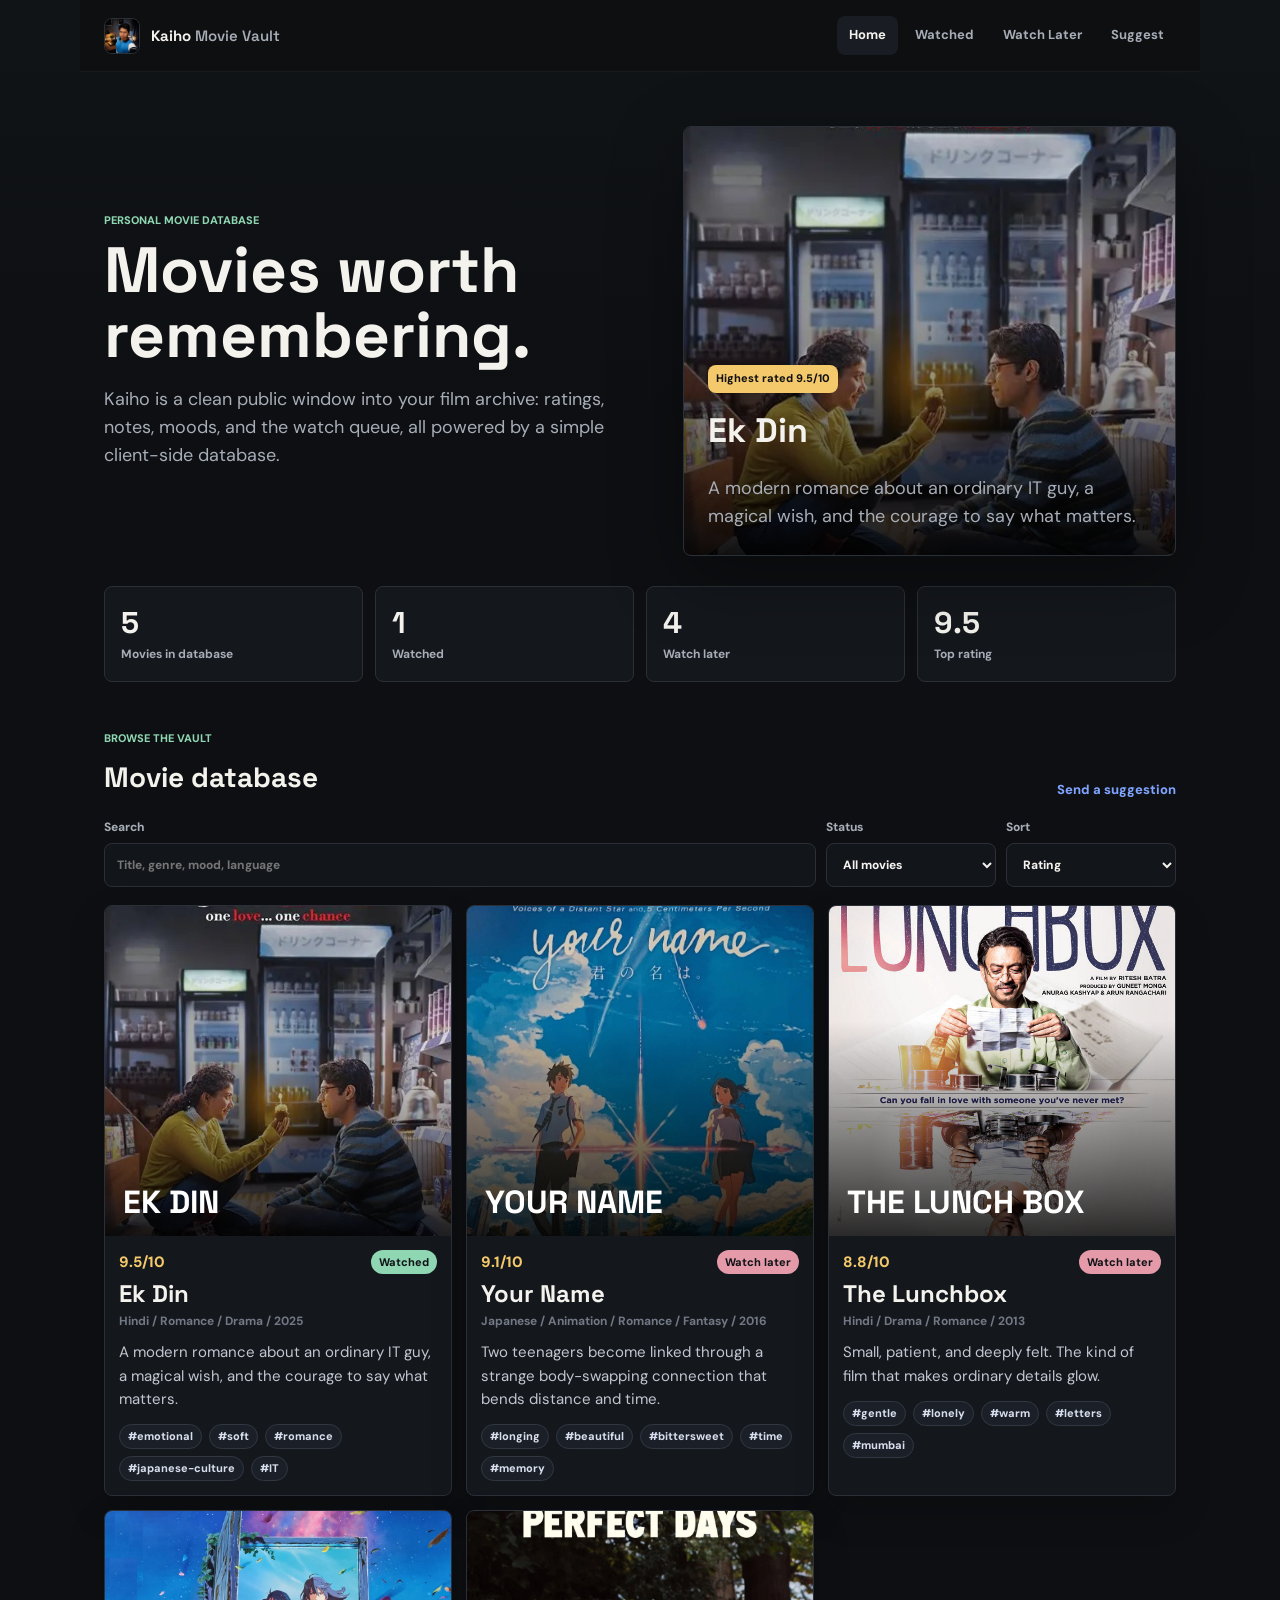
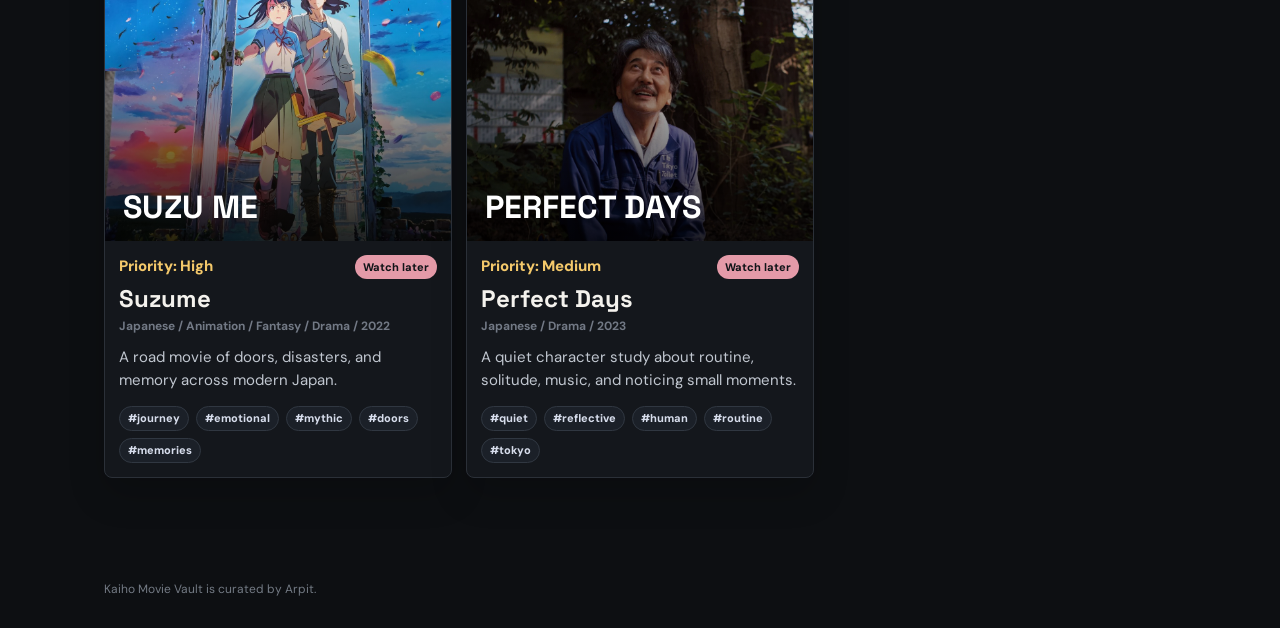
==== commit b83c7305: "improved movie data and updated footer text in index.html" ====
--- a/index.html
+++ b/index.html
@@ -90,7 +90,7 @@
     </main>
 
     <footer>
-      Kaiho Movie Vault is static, client-side, and curated by Arpit.
+      Kaiho Movie Vault is curated by Arpit.
     </footer>
   </div>
 
